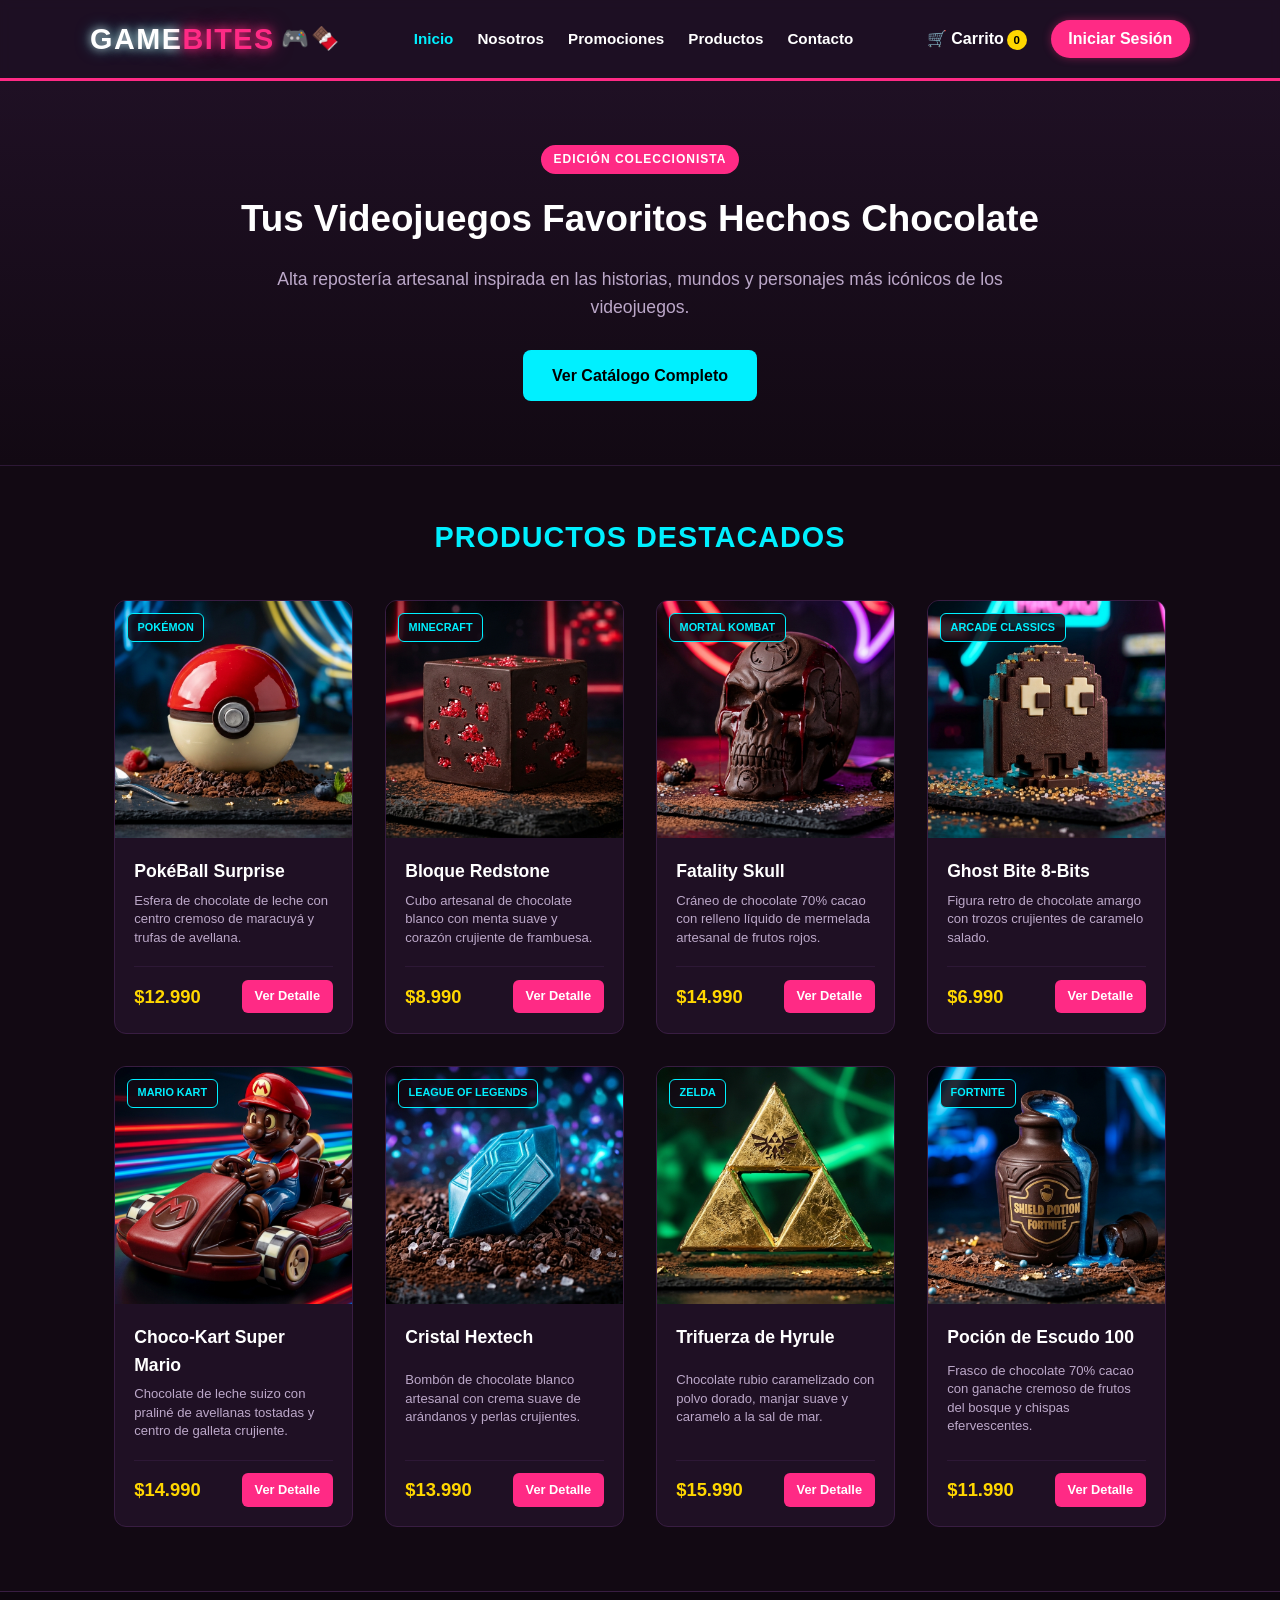
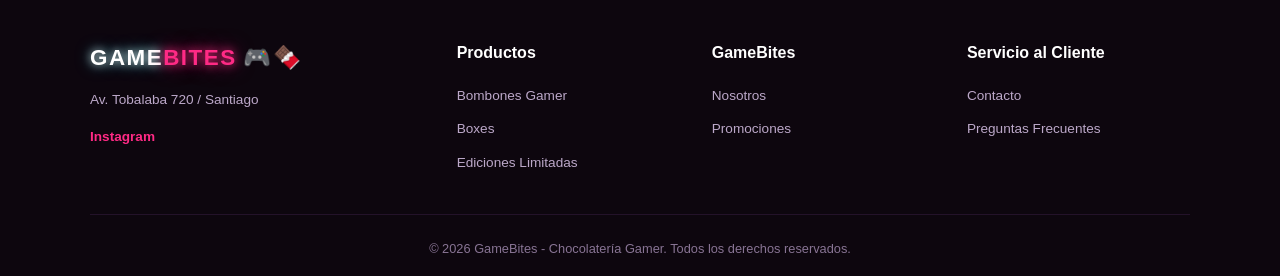
==== index.html @ 365aa389 "Se agregaron los reponsivos a los css" ====
<!DOCTYPE html>
<html lang="es">
<head>
  <meta charset="UTF-8">
  <meta name="viewport" content="width=device-width, initial-scale=1.0">
  <title>GameBites | Chocolates de Videojuegos</title>
  
  <!-- Hojas de estilo vinculadas -->
  <link rel="stylesheet" href="styles/global.css">
  <link rel="stylesheet" href="styles/header.css">
  <link rel="stylesheet" href="styles/caluga.css">
  <link rel="stylesheet" href="styles/pages.css">
</head>
<body>

  <!-- Encabezado con navegación -->
  <header>
    <nav>
      <!-- Logo en Texto Neón -->
      <section class="brand-section">
        <a href="index.html" class="logo">
          <span class="logo-game">GAME</span><span class="logo-bites">BITES</span><span class="logo-icon">🎮🍫</span>
        </a>
      </section>

      <!-- Enlaces de navegación -->
      <section class="nav-links-section">
        <a href="index.html" class="active">Inicio</a>
        <a href="pages/nosotros.html">Nosotros</a>
        <a href="pages/promociones.html">Promociones</a>
        <a href="pages/productos.html">Productos</a>
        <a href="pages/contacto.html">Contacto</a>
      </section>

      <!-- Acceso de usuario -->
      <section class="user-section">
        <a href="pages/carrito.html" class="cart-link">🛒 <span>Carrito</span><span class="cart-count">0</span></a>
        <a href="pages/login.html" class="btn-login">Iniciar Sesión</a>
      </section>
    </nav>
  </header>

  <!-- Banner Hero Principal -->
  <section class="hero-banner">
    <div class="hero-content">
      <span class="badge">Edición Coleccionista</span>
      <h1>Tus Videojuegos Favoritos Hechos Chocolate</h1>
      <p>Alta repostería artesanal inspirada en las historias, mundos y personajes más icónicos de los videojuegos.</p>
      <a href="pages/productos.html" class="btn-primary">Ver Catálogo Completo</a>
    </div>
  </section>

  <!-- Catálogo de Productos Completo (8 Calugas) -->
  <main class="main-container">
    <h2 class="section-title">Productos Destacados</h2>
    
    <div class="product-grid">
      
      <!-- Caluga 1: Pokémon -->
      <a href="pages/producto.html?id=1" class="caluga-card">
        <div class="card-badge">POKÉMON</div>
        <div class="card-img-wrapper">
          <img src="images/pokeball.jpg" alt="PokéBall Surprise" class="card-img">
        </div>
        <div class="card-content">
          <h3>PokéBall Surprise</h3>
          <p class="card-desc">Esfera de chocolate de leche con centro cremoso de maracuyá y trufas de avellana.</p>
          <div class="card-footer">
            <span class="price">$12.990</span>
            <span class="btn-buy">Ver Detalle</span>
          </div>
        </div>
      </a>

      <!-- Caluga 2: Minecraft -->
      <a href="pages/producto.html?id=2" class="caluga-card">
        <div class="card-badge">MINECRAFT</div>
        <div class="card-img-wrapper">
          <img src="images/redstone.jpg" alt="Bloque Redstone" class="card-img">
        </div>
        <div class="card-content">
          <h3>Bloque Redstone</h3>
          <p class="card-desc">Cubo artesanal de chocolate blanco con menta suave y corazón crujiente de frambuesa.</p>
          <div class="card-footer">
            <span class="price">$8.990</span>
            <span class="btn-buy">Ver Detalle</span>
          </div>
        </div>
      </a>

      <!-- Caluga 3: Mortal Kombat -->
      <a href="pages/producto.html?id=3" class="caluga-card">
        <div class="card-badge">MORTAL KOMBAT</div>
        <div class="card-img-wrapper">
          <img src="images/skull.jpg" alt="Fatality Skull" class="card-img">
        </div>
        <div class="card-content">
          <h3>Fatality Skull</h3>
          <p class="card-desc">Cráneo de chocolate 70% cacao con relleno líquido de mermelada artesanal de frutos rojos.</p>
          <div class="card-footer">
            <span class="price">$14.990</span>
            <span class="btn-buy">Ver Detalle</span>
          </div>
        </div>
      </a>

      <!-- Caluga 4: Arcade Classics -->
      <a href="pages/producto.html?id=4" class="caluga-card">
        <div class="card-badge">ARCADE CLASSICS</div>
        <div class="card-img-wrapper">
          <img src="images/ghost.jpg" alt="Ghost Bite 8-Bits" class="card-img">
        </div>
        <div class="card-content">
          <h3>Ghost Bite 8-Bits</h3>
          <p class="card-desc">Figura retro de chocolate amargo con trozos crujientes de caramelo salado.</p>
          <div class="card-footer">
            <span class="price">$6.990</span>
            <span class="btn-buy">Ver Detalle</span>
          </div>
        </div>
      </a>

      <!-- Caluga 5: Mario Kart -->
      <a href="pages/producto.html?id=5" class="caluga-card">
        <div class="card-badge">MARIO KART</div>
        <div class="card-img-wrapper">
          <img src="images/kart.jpg" alt="Choco-Kart Super Mario" class="card-img">
        </div>
        <div class="card-content">
          <h3>Choco-Kart Super Mario</h3>
          <p class="card-desc">Chocolate de leche suizo con praliné de avellanas tostadas y centro de galleta crujiente.</p>
          <div class="card-footer">
            <span class="price">$14.990</span>
            <span class="btn-buy">Ver Detalle</span>
          </div>
        </div>
      </a>

      <!-- Caluga 6: League of Legends -->
      <a href="pages/producto.html?id=6" class="caluga-card">
        <div class="card-badge">LEAGUE OF LEGENDS</div>
        <div class="card-img-wrapper">
          <img src="images/hextech.jpg" alt="Cristal Hextech" class="card-img">
        </div>
        <div class="card-content">
          <h3>Cristal Hextech</h3>
          <p class="card-desc">Bombón de chocolate blanco artesanal con crema suave de arándanos y perlas crujientes.</p>
          <div class="card-footer">
            <span class="price">$13.990</span>
            <span class="btn-buy">Ver Detalle</span>
          </div>
        </div>
      </a>

      <!-- Caluga 7: Zelda -->
      <a href="pages/producto.html?id=7" class="caluga-card">
        <div class="card-badge">ZELDA</div>
        <div class="card-img-wrapper">
          <img src="images/triforce.jpg" alt="Trifuerza de Hyrule" class="card-img">
        </div>
        <div class="card-content">
          <h3>Trifuerza de Hyrule</h3>
          <p class="card-desc">Chocolate rubio caramelizado con polvo dorado, manjar suave y caramelo a la sal de mar.</p>
          <div class="card-footer">
            <span class="price">$15.990</span>
            <span class="btn-buy">Ver Detalle</span>
          </div>
        </div>
      </a>

      <!-- Caluga 8: Fortnite -->
      <a href="pages/producto.html?id=8" class="caluga-card">
        <div class="card-badge">FORTNITE</div>
        <div class="card-img-wrapper">
          <img src="images/shield.jpg" alt="Poción de Escudo 100" class="card-img">
        </div>
        <div class="card-content">
          <h3>Poción de Escudo 100</h3>
          <p class="card-desc">Frasco de chocolate 70% cacao con ganache cremoso de frutos del bosque y chispas efervescentes.</p>
          <div class="card-footer">
            <span class="price">$11.990</span>
            <span class="btn-buy">Ver Detalle</span>
          </div>
        </div>
      </a>

    </div>
  </main>

  <!-- Pie de Página -->
  <footer class="main-footer">
    <div class="footer-container">
      
      <!-- Columna 1: Marca y Ubicación -->
      <div class="footer-col brand-col">
        <a href="index.html" class="logo logo-footer">
          <span class="logo-game">GAME</span><span class="logo-bites">BITES</span><span class="logo-icon">🎮🍫</span>
        </a>
        <p class="footer-address"> Av. Tobalaba 720 / Santiago</p>
        <div class="social-links">
          <a href="pages/contacto.html">Instagram</a>
        </div>
      </div>

      <!-- Columna 2: Productos -->
      <div class="footer-col">
        <h4>Productos</h4>
        <ul>
          <li><a href="pages/productos.html">Bombones Gamer</a></li>
          <li><a href="pages/productos.html">Boxes</a></li>
          <li><a href="pages/productos.html">Ediciones Limitadas</a></li>
        </ul>
      </div>

      <!-- Columna 3: Empresa -->
      <div class="footer-col">
        <h4>GameBites</h4>
        <ul>
          <li><a href="pages/nosotros.html">Nosotros</a></li>
          <li><a href="pages/promociones.html">Promociones</a></li>
        </ul>
      </div>

      <!-- Columna 4: Soporte -->
      <div class="footer-col">
        <h4>Servicio al Cliente</h4>
        <ul>
          <li><a href="pages/contacto.html">Contacto</a></li>
          <li><a href="pages/faq.html">Preguntas Frecuentes</a></li>
        </ul>
      </div>

    </div>

    <div class="footer-bottom">
      <p>&copy; 2026 GameBites - Chocolatería Gamer. Todos los derechos reservados.</p>
    </div>
  </footer>

<script src="scripts/script.js"></script>
</body>
</html>
---- styles/global.css ----
/* Variables Globales de Colores y Fuentes */
:root {
  --bg-dark: #120913;
  --card-bg: #1f1024;
  --neon-pink: #ff2a85;
  --neon-cyan: #00f0ff;
  --neon-gold: #ffd700;
  --text-main: #ffffff;
  --text-sub: #bca8c9;
  --font-title: 'Segoe UI', Tahoma, Geneva, Verdana, sans-serif;
  --font-body: Arial, Helvetica, sans-serif;
}

/* Reset Básico */
* {
  margin: 0;
  padding: 0;
  box-sizing: border-box;
}

body {
  background-color: var(--bg-dark);
  color: var(--text-main);
  font-family: var(--font-body);
  line-height: 1.6;
}

/* Banner Hero (Portada Principal) */
.hero-banner {
  background: linear-gradient(180deg, #1f1024 0%, #120913 100%);
  padding: 4rem 1.5rem;
  text-align: center;
  border-bottom: 1px solid #2d1836;
}

.hero-content {
  max-width: 800px;
  margin: 0 auto;
}

.badge {
  display: inline-block;
  background: var(--neon-pink);
  color: #ffffff;
  font-size: 0.75rem;
  font-weight: 700;
  padding: 0.3rem 0.8rem;
  border-radius: 20px;
  text-transform: uppercase;
  letter-spacing: 1px;
  margin-bottom: 1rem;
}

.hero-banner h1 {
  font-family: var(--font-title);
  font-size: 2.3rem;
  color: #ffffff;
  margin-bottom: 1rem;
}

.hero-banner p {
  color: var(--text-sub);
  font-size: 1.1rem;
  margin-bottom: 1.8rem;
}

.btn-primary {
  display: inline-block;
  background: var(--neon-cyan);
  color: #000000;
  font-weight: 700;
  padding: 0.8rem 1.8rem;
  border-radius: 8px;
  text-decoration: none;
  transition: transform 0.2s, box-shadow 0.2s;
}

.btn-primary:hover {
  transform: translateY(-2px);
  box-shadow: 0 0 15px rgba(0, 240, 255, 0.5);
}

/* Contenedor Principal de Secciones */
.main-container {
  max-width: 1100px;
  margin: 3rem auto;
  padding: 0 1.5rem;
}

.section-title {
  font-family: var(--font-title);
  font-size: 1.8rem;
  color: var(--neon-cyan);
  text-align: center;
  margin-bottom: 2.5rem;
  text-transform: uppercase;
  letter-spacing: 1px;
}

/* Pie de Página por Columnas */
.main-footer {
  background: #0d060e;
  border-top: 1px solid #381d42;
  padding: 3rem 1.5rem 1rem 1.5rem;
  margin-top: 4rem;
}

.footer-container {
  max-width: 1100px;
  margin: 0 auto;
  display: grid;
  grid-template-columns: 1.5fr repeat(3, 1fr);
  gap: 2rem;
}

.footer-logo {
  height: 40px;
  margin-bottom: 0.8rem;
  object-fit: contain;
}

.footer-address {
  color: var(--text-sub);
  font-size: 0.85rem;
  margin-bottom: 1rem;
}

.social-links {
  display: flex;
  gap: 1rem;
}

.social-links a {
  color: var(--neon-pink);
  text-decoration: none;
  font-size: 0.85rem;
  font-weight: 600;
}

.footer-col h4 {
  color: #ffffff;
  font-family: var(--font-title);
  font-size: 1rem;
  margin-bottom: 1rem;
}

.footer-col ul {
  list-style: none;
}

.footer-col ul li {
  margin-bottom: 0.5rem;
}

.footer-col ul li a {
  color: var(--text-sub);
  text-decoration: none;
  font-size: 0.85rem;
  transition: color 0.2s;
}

.footer-col ul li a:hover {
  color: var(--neon-cyan);
}

.footer-bottom {
  max-width: 1100px;
  margin: 2rem auto 0 auto;
  padding-top: 1.5rem;
  border-top: 1px solid #231229;
  text-align: center;
  color: #887494;
  font-size: 0.8rem;
}

/* Responsivo
@media (max-width: 768px) {
  .footer-container {
    grid-template-columns: 1fr;
    text-align: center;
  }
  .social-links {
    justify-content: center;
  }
}
/* Tablets y Celulares (<= 768px) */
@media (max-width: 768px) {
  /* Hero Banner */
  .hero-banner {
    padding: 2.5rem 1rem;
  }

  .hero-banner h1 {
    font-size: 1.7rem;
  }

  .hero-banner p {
    font-size: 0.95rem;
    margin-bottom: 1.4rem;
  }

  /* Contenedores de Secciones */
  .main-container {
    margin: 2rem auto;
    padding: 0 1rem;
  }

  .section-title {
    font-size: 1.4rem;
    margin-bottom: 1.8rem;
  }

  /* Pie de Página */
  .footer-container {
    grid-template-columns: 1fr;
    text-align: center;
    gap: 1.5rem;
  }

  .social-links {
    justify-content: center;
  }
}

/* Pantallas Pequeñas (<= 480px) */
@media (max-width: 480px) {
  .hero-banner h1 {
    font-size: 1.4rem;
  }

  .btn-primary {
    display: block;
    width: 100%; /* Botón a ancho completo para facilitar el toque táctil */
    padding: 0.7rem 1rem;
  }
}

/* Pantallas Micro (<= 320px / 240px) */
@media (max-width: 320px) {
  /* Evita que texto largo o enlaces rompan la pantalla */
  body {
    word-wrap: break-word;
    overflow-wrap: break-word;
  }

  /* Reducción extrema de márgenes laterales */
  .hero-banner,
  .main-container,
  .main-footer {
    padding-left: 0.5rem;
    padding-right: 0.5rem;
  }

  /* Tipografía micro-escalada */
  .hero-banner h1 {
    font-size: 1.1rem;
  }

  .section-title {
    font-size: 1.1rem;
  }

  .hero-banner p {
    font-size: 0.85rem;
  }

  /* Botones adaptados a pantalla angosta */
  .btn-primary {
    font-size: 0.8rem;
    padding: 0.6rem 0.5rem;
    width: 100%;
  }
}
---- styles/header.css ----
/* Header Principal */
header {
  background: rgba(31, 16, 36, 0.95);
  border-bottom: 3px solid var(--neon-pink);
  padding: 1rem 2rem;
  position: sticky;
  top: 0;
  z-index: 1000;
  backdrop-filter: blur(5px);
}

header nav {
  max-width: 1100px;
  margin: 0 auto;
  display: flex;
  justify-content: space-between;
  align-items: center;
  flex-wrap: wrap;
}

header nav section {
  display: flex;
  align-items: center;
  gap: 1.5rem;
}

/* Logo Tipográfico Neón */
.logo {
  font-family: var(--font-title);
  font-size: 1.8rem;
  font-weight: 800;
  text-decoration: none !important;
  display: inline-flex;
  align-items: center;
  letter-spacing: 1.5px;
}

/* Letras de GAME (Blanco Brillante) */
.logo-game {
  color: #ffffff !important;
  text-shadow: 0 0 8px rgba(255, 255, 255, 0.8), 0 0 15px rgba(0, 240, 255, 0.5);
}

/* Letras de BITES (Rosa Neón Brilante) */
.logo-bites {
  color: var(--neon-pink) !important;
  text-shadow: 0 0 10px rgba(255, 42, 133, 0.9), 0 0 20px rgba(255, 42, 133, 0.6);
}

/* Emojis */
.logo-icon {
  font-size: 1.4rem;
  margin-left: 0.4rem;
}

/* Logo Footer */
.logo-footer {
  font-size: 1.4rem;
  margin-bottom: 0.8rem;
}

/* Enlaces de Navegación */
.nav-links-section a {
  color: var(--text-main);
  text-decoration: none;
  font-weight: 600;
  font-size: 0.95rem;
  transition: color 0.2s;
}

.nav-links-section a:hover,
.nav-links-section a.active {
  color: var(--neon-cyan);
}

.btn-login {
  background: var(--neon-pink);
  color: #ffffff !important;
  padding: 0.4rem 1.1rem;
  border-radius: 20px;
  box-shadow: 0 0 8px rgba(255, 42, 133, 0.4);
  text-decoration: none;
  font-weight: 600;
}

@media (max-width: 768px) {
  header nav {
    flex-direction: column;
    gap: 1rem;
  }
  header nav section {
    flex-wrap: wrap;
    justify-content: center;
  }
}

/*RESPONSIV0*/

/* Tablets y Celulares (<= 768px) */
@media (max-width: 768px) {
  header {
    padding: 0.8rem 1rem;
  }

  header nav {
    flex-direction: column;
    gap: 0.8rem;
  }

  header nav section {
    gap: 1rem;
    flex-wrap: wrap;
    justify-content: center;
  }

  .logo {
    font-size: 1.5rem;
  }

  .nav-links-section a {
    font-size: 0.85rem;
  }
}

/* Pantallas Pequeñas (<= 480px) */
@media (max-width: 480px) {
  header nav section {
    gap: 0.6rem;
  }

  .logo {
    font-size: 1.3rem;
  }

  .btn-login {
    padding: 0.3rem 0.8rem;
    font-size: 0.8rem;
  }
}

/* Pantallas Micro (<= 320px / 240px) */
@media (max-width: 320px) {
  header {
    padding: 0.5rem 0.2rem;
  }

  .logo {
    font-size: 0.95rem;
    letter-spacing: 0.5px;
  }

  .logo-icon {
    font-size: 0.9rem;
  }

  .nav-links-section {
    gap: 0.3rem 0.5rem;
  }

  .nav-links-section a {
    font-size: 0.72rem;
  }

  .btn-login {
    font-size: 0.72rem;
    padding: 0.28rem 0.5rem;
  }
}
---- styles/caluga.css ----
/* Grilla Responsiva de Productos */
.product-grid {
  display: grid;
  grid-template-columns: repeat(auto-fit, minmax(230px, 1fr));
  gap: 2rem;
}

/* Tarjeta Cuadrada Interactivas */
.caluga-card {
  background: var(--card-bg);
  border: 1px solid #381d42;
  border-radius: 12px;
  overflow: hidden;
  text-decoration: none;
  color: var(--text-main);
  display: flex;
  flex-direction: column;
  position: relative;
  transition: transform 0.3s ease, border-color 0.3s ease, box-shadow 0.3s ease;
}

/* Efecto al pasar el mouse por la tarjeta */
.caluga-card:hover {
  transform: translateY(-8px);
  border-color: var(--neon-pink);
  box-shadow: 0 10px 20px rgba(255, 42, 133, 0.25);
}

/* Etiqueta flotante del Videojuego */
.card-badge {
  position: absolute;
  top: 12px;
  left: 12px;
  background: rgba(18, 9, 19, 0.85);
  color: var(--neon-cyan);
  font-size: 0.68rem;
  font-weight: 700;
  padding: 0.3rem 0.6rem;
  border-radius: 6px;
  border: 1px solid var(--neon-cyan);
  z-index: 2;
  text-transform: uppercase;
}

/* Marco de la Imagen (Cuadrado) */
.card-img-wrapper {
  width: 100%;
  aspect-ratio: 1 / 1;
  background: #120913;
  overflow: hidden;
  display: flex;
  align-items: center;
  justify-content: center;
}

.card-img {
  width: 100%;
  height: 100%;
  object-fit: cover;
  transition: transform 0.4s ease;
}

.caluga-card:hover .card-img {
  transform: scale(1.08);
}

/* Información del producto dentro de la tarjeta */
.card-content {
  padding: 1.2rem;
  display: flex;
  flex-direction: column;
  flex-grow: 1;
  justify-content: space-between;
}

.card-content h3 {
  font-family: var(--font-title);
  font-size: 1.1rem;
  color: #ffffff;
  margin-bottom: 0.4rem;
}

.card-desc {
  color: var(--text-sub);
  font-size: 0.82rem;
  line-height: 1.4;
  margin-bottom: 1.2rem;
}

/* Pie de la tarjeta (Precio y Botón) */
.card-footer {
  display: flex;
  align-items: center;
  justify-content: space-between;
  border-top: 1px solid #2d1836;
  padding-top: 0.8rem;
}

.price {
  font-size: 1.15rem;
  font-weight: 700;
  color: var(--neon-gold);
}

.btn-buy {
  background: var(--neon-pink);
  color: #ffffff;
  font-size: 0.8rem;
  font-weight: 600;
  padding: 0.4rem 0.8rem;
  border-radius: 6px;
  transition: background 0.2s ease, color 0.2s ease;
}

.caluga-card:hover .btn-buy {
  background: var(--neon-cyan);
  color: #000000;
}

/* Tablets y Celulares (<= 768px) */
@media (max-width: 768px) {
  .product-grid {
    gap: 1.2rem;
  }

  .card-content {
    padding: 1rem;
  }

  .card-content h3 {
    font-size: 1rem;
  }

  .card-desc {
    font-size: 0.8rem;
    margin-bottom: 0.8rem;
  }
}

/* Pantallas Pequeñas (<= 480px) */
@media (max-width: 480px) {
  .product-grid {
    grid-template-columns: 1fr; /* Una sola columna vertical */
  }
}

/* Pantallas Micro (<= 320px / 240px) */
@media (max-width: 320px) {
  .product-grid {
    gap: 0.8rem;
  }

  .caluga-card {
    border-radius: 8px;
  }

  .card-badge {
    font-size: 0.55rem;
    padding: 0.2rem 0.4rem;
    top: 6px;
    left: 6px;
  }

  .card-content {
    padding: 0.6rem;
  }

  .card-content h3 {
    font-size: 0.88rem;
  }

  .card-desc {
    font-size: 0.72rem;
    line-height: 1.2;
    margin-bottom: 0.6rem;
  }

  .card-footer {
    padding-top: 0.5rem;
  }

  .price {
    font-size: 0.95rem;
  }

  .btn-buy {
    font-size: 0.7rem;
    padding: 0.3rem 0.5rem;
  }
}
---- styles/pages.css ----
.page-hero{
    padding:3rem 1.5rem;
    text-align:center;
    background:linear-gradient(180deg,#1f1024,#120913);
    border-bottom:1px solid #2d1836
}
.page-hero h1{font-size:2.2rem;
    margin-bottom:.7rem
}
.page-hero p{
    color:var(--text-sub)
}
.content-card{background:var(--card-bg);
    border:1px solid #381d42;
    border-radius:14px;
    padding:2rem;
    margin-bottom:1.5rem
}
.cart-link{color:#fff;
    text-decoration:none;
    font-weight:600;
    position:relative}
.cart-link:hover{
    color:var(--neon-cyan)
}
.cart-count{
    display:inline-flex;
    align-items:center;
    justify-content:center;
    background:var(--neon-gold);
    color:#000;
    border-radius:50%;
    min-width:20px;height:20px;
    font-size:.72rem;
    margin-left:3px
}
.reveal{
    opacity:0;
    transform:translateY(20px);
    transition:opacity .5s ease,transform .5s ease
}
.reveal.visible{
    opacity:1;
    transform:none
}
.toast{
    position:fixed;
    right:20px;bottom:20px;
    background:#1f1024;
    border:1px solid var(--neon-cyan);
    color:#fff;
    padding:1rem 1.3rem;
    border-radius:10px;
    z-index:3000;
    transform:translateY(100px);
    opacity:0;
    transition:.3s
}
.toast.show{
    transform:none;opacity:1
}
.detail-layout{
    display:grid;
    grid-template-columns:1fr 1fr;
    gap:3rem;
    align-items:center
}
.detail-image{
    border-radius:15px;
    overflow:hidden;
    border:1px solid #381d42
}
.detail-image img{
    width:100%;
    display:block
}
.detail-info h1{
    font-size:2.2rem;
    margin:1rem 0}
.detail-info p{
    color:var(--text-sub);
    line-height:1.8
}
.detail-price{
    font-size:1.8rem;
    color:var(--neon-gold);
    font-weight:700;
    margin:1.5rem 0
}
.back-link{
    display:block;
    color:var(--neon-cyan);
    margin-top:1.3rem;
    text-decoration:none
}
.card-badge.static{
    position:static;
    display:inline-block
}
.cart-list{
    display:flex;
    flex-direction:column;
    gap:1rem
}
.cart-item{
    display:grid;
    grid-template-columns:80px 1fr auto auto auto;
    gap:1rem;align-items:center;
    background:var(--card-bg);
    border:1px solid #381d42;
    padding:1rem;border-radius:12px
}
.cart-item img{
    width:80px;
    height:80px;
    object-fit:cover;
    border-radius：8px
}
.cart-item-info span{
    color:var(--text-sub);
}
.quantity{
    display:flex;
    align-items:center;
    gap:.7rem}
.quantity button{
        width:30px;
        height:30px;
        border:1px solid var(--neon-cyan);
        background:transparent;
        color:#fff;
        border-radius:6px;
        cursor:pointer
    }
.remove{
        background:none;
        border:0;
        color:#ff6b9f;
        cursor:pointer
    }
.cart-summary{
        text-align:right;
        margin-top:1.5rem
    }
.cart-total{
        font-size:1.5rem;
        font-weight:700;
        color:var(--neon-gold)
    
    }
.form-grid{
    display:grid;
    gap:1rem;
    max-width:650px;
    margin:auto}
.form-grid label{
    font-weight:600
}
.form-grid input, .form-grid textarea{
    width:100%;
    padding:.7rem;
    border-radius:8px;
    border:1px solid #381d42;
    background:var(--card-bg);
    color:#fff
}
.form-grid textarea{
    resize:vertical;
    min-height:100px
}

button.btn-primary{
    border:0;
    cursor:pointer;
    font:inherit
}
.cart-item strong{
    color:var(--neon-gold)
}


/* Tablets y Celulares (<= 768px) */
@media (max-width: 768px) {
  /* Detalle de Producto: pasa de 2 columnas a 1 columna vertical */
  .product-detail-container {
    grid-template-columns: 1fr;
    gap: 1.5rem;
  }

  .product-detail-img {
    max-height: 350px;
    object-fit: cover;
  }

  /* Formularios (Contacto y Login) */
  .form-container {
    padding: 1.5rem;
    max-width: 100%;
  }
}

/* Pantallas Pequeñas (<= 480px) */
@media (max-width: 480px) {
  .product-detail-title {
    font-size: 1.4rem;
  }

  .form-group input,
  .form-group textarea,
  .form-group select {
    font-size: 0.9rem;
    padding: 0.6rem;
  }

  .btn-submit {
    width: 100%; /* Botón de envío a ancho completo */
    padding: 0.7rem;
  }
}

/* Pantallas Micro (<= 320px / 240px) */
@media (max-width: 320px) {
  .product-detail-container,
  .form-container {
    padding: 0.5rem;
  }

  .product-detail-title {
    font-size: 1.1rem;
  }

  .product-detail-price {
    font-size: 1.2rem;
  }

  .form-group label {
    font-size: 0.75rem;
  }

  .form-group input,
  .form-group textarea {
    font-size: 0.75rem;
    padding: 0.4rem;
  }

  .btn-submit {
    font-size: 0.75rem;
    padding: 0.5rem;
  }
}
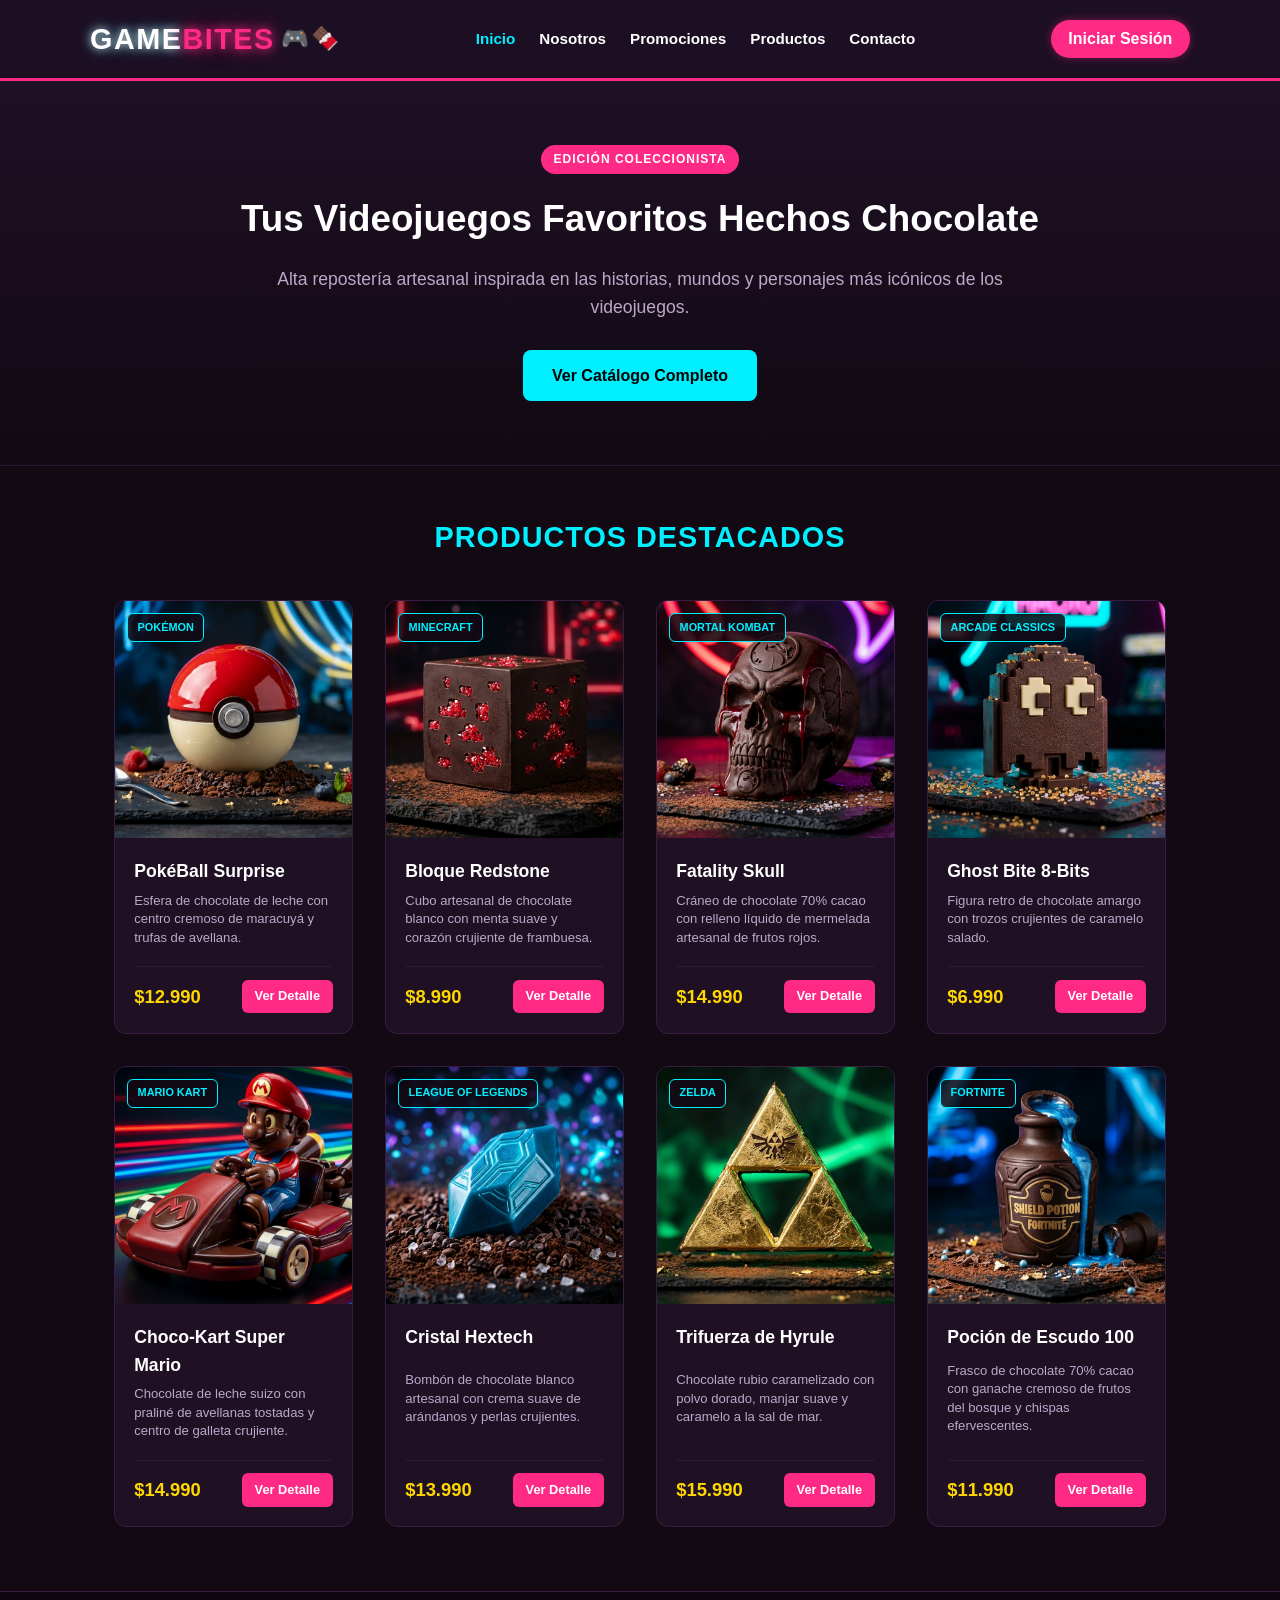
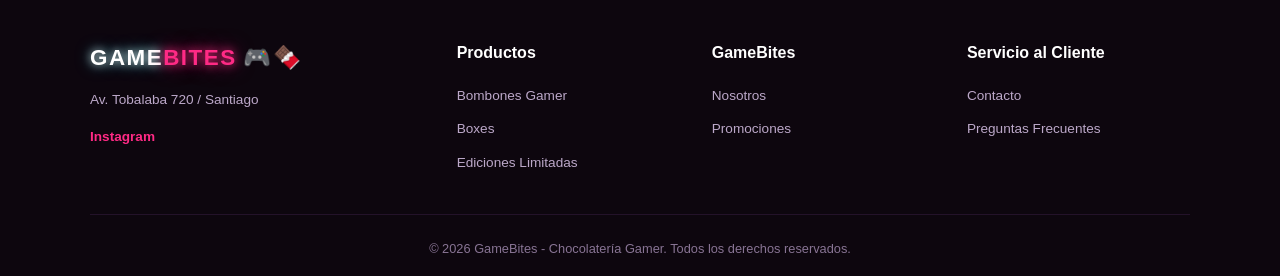
==== commit 4d33ba4f: "actualizaciónes importantes" ====
--- a/index.html
+++ b/index.html
@@ -9,7 +9,6 @@
   <link rel="stylesheet" href="styles/global.css">
   <link rel="stylesheet" href="styles/header.css">
   <link rel="stylesheet" href="styles/caluga.css">
-  <link rel="stylesheet" href="styles/pages.css">
 </head>
 <body>
 
@@ -34,7 +33,6 @@
 
       <!-- Acceso de usuario -->
       <section class="user-section">
-        <a href="pages/carrito.html" class="cart-link">🛒 <span>Carrito</span><span class="cart-count">0</span></a>
         <a href="pages/login.html" class="btn-login">Iniciar Sesión</a>
       </section>
     </nav>
@@ -198,7 +196,7 @@
         </a>
         <p class="footer-address"> Av. Tobalaba 720 / Santiago</p>
         <div class="social-links">
-          <a href="pages/contacto.html">Instagram</a>
+          <a href="#">Instagram</a>
         </div>
       </div>
 
@@ -226,7 +224,7 @@
         <h4>Servicio al Cliente</h4>
         <ul>
           <li><a href="pages/contacto.html">Contacto</a></li>
-          <li><a href="pages/faq.html">Preguntas Frecuentes</a></li>
+          <li><a href="#">Preguntas Frecuentes</a></li>
         </ul>
       </div>
 
@@ -237,6 +235,5 @@
     </div>
   </footer>
 
-<script src="scripts/script.js"></script>
 </body>
 </html>
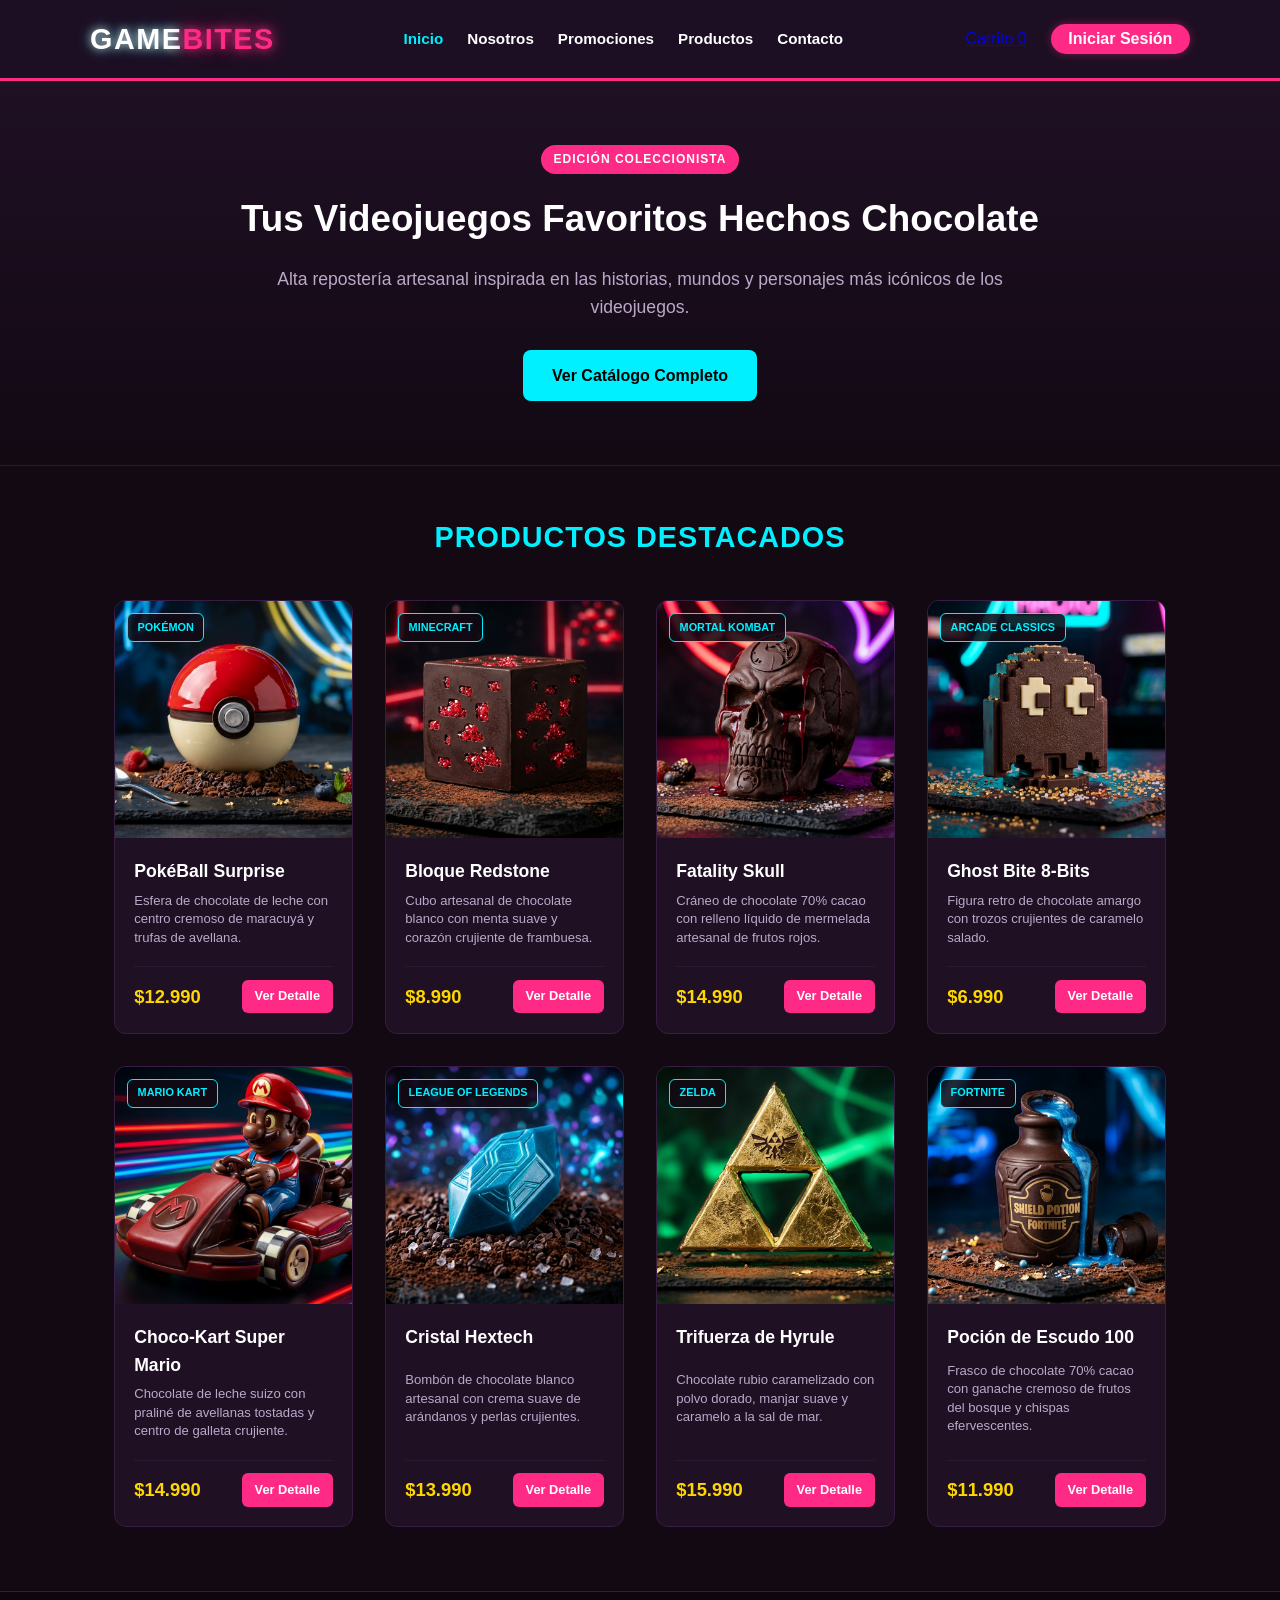
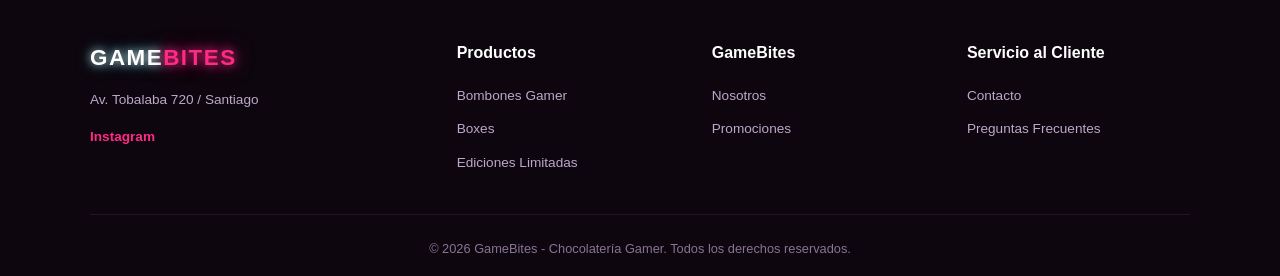
==== commit 7ee22eb3: "cambios finales presentacion final" ====
--- a/index.html
+++ b/index.html
@@ -5,24 +5,26 @@
   <meta name="viewport" content="width=device-width, initial-scale=1.0">
   <title>GameBites | Chocolates de Videojuegos</title>
   
-  <!-- Hojas de estilo vinculadas -->
+  
   <link rel="stylesheet" href="styles/global.css">
   <link rel="stylesheet" href="styles/header.css">
   <link rel="stylesheet" href="styles/caluga.css">
 </head>
 <body>
 
-  <!-- Encabezado con navegación -->
+  
   <header>
     <nav>
-      <!-- Logo en Texto Neón -->
+      
       <section class="brand-section">
         <a href="index.html" class="logo">
-          <span class="logo-game">GAME</span><span class="logo-bites">BITES</span><span class="logo-icon">🎮🍫</span>
+          <span class="logo-game">GAME</span><span class="logo-bites">BITES</span><span class="logo-icon"></span>
         </a>
       </section>
 
-      <!-- Enlaces de navegación -->
+      <button class="menu-toggle" id="menu-toggle" type="button" aria-label="Abrir menú" aria-expanded="false"></button>
+
+      
       <section class="nav-links-section">
         <a href="index.html" class="active">Inicio</a>
         <a href="pages/nosotros.html">Nosotros</a>
@@ -31,14 +33,15 @@
         <a href="pages/contacto.html">Contacto</a>
       </section>
 
-      <!-- Acceso de usuario -->
+      
       <section class="user-section">
-        <a href="pages/login.html" class="btn-login">Iniciar Sesión</a>
+        <a href="pages/carrito.html" class="cart-link"> <span>Carrito</span> <span class="cart-count">0</span></a>
+        <div id="user-nav-container"></div>
       </section>
     </nav>
   </header>
 
-  <!-- Banner Hero Principal -->
+  
   <section class="hero-banner">
     <div class="hero-content">
       <span class="badge">Edición Coleccionista</span>
@@ -48,13 +51,13 @@
     </div>
   </section>
 
-  <!-- Catálogo de Productos Completo (8 Calugas) -->
+  
   <main class="main-container">
     <h2 class="section-title">Productos Destacados</h2>
     
     <div class="product-grid">
       
-      <!-- Caluga 1: Pokémon -->
+      
       <a href="pages/producto.html?id=1" class="caluga-card">
         <div class="card-badge">POKÉMON</div>
         <div class="card-img-wrapper">
@@ -70,7 +73,7 @@
         </div>
       </a>
 
-      <!-- Caluga 2: Minecraft -->
+      
       <a href="pages/producto.html?id=2" class="caluga-card">
         <div class="card-badge">MINECRAFT</div>
         <div class="card-img-wrapper">
@@ -86,7 +89,7 @@
         </div>
       </a>
 
-      <!-- Caluga 3: Mortal Kombat -->
+      
       <a href="pages/producto.html?id=3" class="caluga-card">
         <div class="card-badge">MORTAL KOMBAT</div>
         <div class="card-img-wrapper">
@@ -102,7 +105,7 @@
         </div>
       </a>
 
-      <!-- Caluga 4: Arcade Classics -->
+      
       <a href="pages/producto.html?id=4" class="caluga-card">
         <div class="card-badge">ARCADE CLASSICS</div>
         <div class="card-img-wrapper">
@@ -118,7 +121,7 @@
         </div>
       </a>
 
-      <!-- Caluga 5: Mario Kart -->
+      
       <a href="pages/producto.html?id=5" class="caluga-card">
         <div class="card-badge">MARIO KART</div>
         <div class="card-img-wrapper">
@@ -134,7 +137,7 @@
         </div>
       </a>
 
-      <!-- Caluga 6: League of Legends -->
+      
       <a href="pages/producto.html?id=6" class="caluga-card">
         <div class="card-badge">LEAGUE OF LEGENDS</div>
         <div class="card-img-wrapper">
@@ -150,7 +153,7 @@
         </div>
       </a>
 
-      <!-- Caluga 7: Zelda -->
+      
       <a href="pages/producto.html?id=7" class="caluga-card">
         <div class="card-badge">ZELDA</div>
         <div class="card-img-wrapper">
@@ -166,7 +169,7 @@
         </div>
       </a>
 
-      <!-- Caluga 8: Fortnite -->
+      
       <a href="pages/producto.html?id=8" class="caluga-card">
         <div class="card-badge">FORTNITE</div>
         <div class="card-img-wrapper">
@@ -185,14 +188,14 @@
     </div>
   </main>
 
-  <!-- Pie de Página -->
+  
   <footer class="main-footer">
     <div class="footer-container">
       
-      <!-- Columna 1: Marca y Ubicación -->
+      
       <div class="footer-col brand-col">
         <a href="index.html" class="logo logo-footer">
-          <span class="logo-game">GAME</span><span class="logo-bites">BITES</span><span class="logo-icon">🎮🍫</span>
+          <span class="logo-game">GAME</span><span class="logo-bites">BITES</span><span class="logo-icon"></span>
         </a>
         <p class="footer-address"> Av. Tobalaba 720 / Santiago</p>
         <div class="social-links">
@@ -200,7 +203,7 @@
         </div>
       </div>
 
-      <!-- Columna 2: Productos -->
+      
       <div class="footer-col">
         <h4>Productos</h4>
         <ul>
@@ -210,7 +213,7 @@
         </ul>
       </div>
 
-      <!-- Columna 3: Empresa -->
+      
       <div class="footer-col">
         <h4>GameBites</h4>
         <ul>
@@ -219,7 +222,7 @@
         </ul>
       </div>
 
-      <!-- Columna 4: Soporte -->
+      
       <div class="footer-col">
         <h4>Servicio al Cliente</h4>
         <ul>
@@ -235,5 +238,6 @@
     </div>
   </footer>
 
+<script src="scripts/script.js"></script>
 </body>
 </html>
--- a/styles/global.css
+++ b/styles/global.css
@@ -1,4 +1,3 @@
-/* Variables Globales de Colores y Fuentes */
 :root {
   --bg-dark: #120913;
   --card-bg: #1f1024;
@@ -11,7 +10,7 @@
   --font-body: Arial, Helvetica, sans-serif;
 }
 
-/* Reset Básico */
+
 * {
   margin: 0;
   padding: 0;
@@ -25,7 +24,7 @@
   line-height: 1.6;
 }
 
-/* Banner Hero (Portada Principal) */
+
 .hero-banner {
   background: linear-gradient(180deg, #1f1024 0%, #120913 100%);
   padding: 4rem 1.5rem;
@@ -80,7 +79,7 @@
   box-shadow: 0 0 15px rgba(0, 240, 255, 0.5);
 }
 
-/* Contenedor Principal de Secciones */
+
 .main-container {
   max-width: 1100px;
   margin: 3rem auto;
@@ -97,7 +96,7 @@
   letter-spacing: 1px;
 }
 
-/* Pie de Página por Columnas */
+
 .main-footer {
   background: #0d060e;
   border-top: 1px solid #381d42;
@@ -173,19 +172,19 @@
   font-size: 0.8rem;
 }
 
-/* Responsivo
+
+
+
+
+
+
+
+
+
+
+
 @media (max-width: 768px) {
-  .footer-container {
-    grid-template-columns: 1fr;
-    text-align: center;
-  }
-  .social-links {
-    justify-content: center;
-  }
-}
-/* Tablets y Celulares (<= 768px) */
-@media (max-width: 768px) {
-  /* Hero Banner */
+  
   .hero-banner {
     padding: 2.5rem 1rem;
   }
@@ -199,7 +198,7 @@
     margin-bottom: 1.4rem;
   }
 
-  /* Contenedores de Secciones */
+  
   .main-container {
     margin: 2rem auto;
     padding: 0 1rem;
@@ -210,7 +209,7 @@
     margin-bottom: 1.8rem;
   }
 
-  /* Pie de Página */
+  
   .footer-container {
     grid-template-columns: 1fr;
     text-align: center;
@@ -222,7 +221,7 @@
   }
 }
 
-/* Pantallas Pequeñas (<= 480px) */
+
 @media (max-width: 480px) {
   .hero-banner h1 {
     font-size: 1.4rem;
@@ -230,20 +229,20 @@
 
   .btn-primary {
     display: block;
-    width: 100%; /* Botón a ancho completo para facilitar el toque táctil */
+    width: 100%; 
     padding: 0.7rem 1rem;
   }
 }
 
-/* Pantallas Micro (<= 320px / 240px) */
+
 @media (max-width: 320px) {
-  /* Evita que texto largo o enlaces rompan la pantalla */
+  
   body {
     word-wrap: break-word;
     overflow-wrap: break-word;
   }
 
-  /* Reducción extrema de márgenes laterales */
+  
   .hero-banner,
   .main-container,
   .main-footer {
@@ -251,7 +250,7 @@
     padding-right: 0.5rem;
   }
 
-  /* Tipografía micro-escalada */
+  
   .hero-banner h1 {
     font-size: 1.1rem;
   }
@@ -264,7 +263,7 @@
     font-size: 0.85rem;
   }
 
-  /* Botones adaptados a pantalla angosta */
+  
   .btn-primary {
     font-size: 0.8rem;
     padding: 0.6rem 0.5rem;
--- a/styles/header.css
+++ b/styles/header.css
@@ -1,4 +1,4 @@
-/* Header Principal */
+
 header {
   background: rgba(31, 16, 36, 0.95);
   border-bottom: 3px solid var(--neon-pink);
@@ -24,7 +24,7 @@
   gap: 1.5rem;
 }
 
-/* Logo Tipográfico Neón */
+
 .logo {
   font-family: var(--font-title);
   font-size: 1.8rem;
@@ -35,31 +35,31 @@
   letter-spacing: 1.5px;
 }
 
-/* Letras de GAME (Blanco Brillante) */
+
 .logo-game {
   color: #ffffff !important;
   text-shadow: 0 0 8px rgba(255, 255, 255, 0.8), 0 0 15px rgba(0, 240, 255, 0.5);
 }
 
-/* Letras de BITES (Rosa Neón Brilante) */
+
 .logo-bites {
   color: var(--neon-pink) !important;
   text-shadow: 0 0 10px rgba(255, 42, 133, 0.9), 0 0 20px rgba(255, 42, 133, 0.6);
 }
 
-/* Emojis */
+
 .logo-icon {
   font-size: 1.4rem;
   margin-left: 0.4rem;
 }
 
-/* Logo Footer */
+
 .logo-footer {
   font-size: 1.4rem;
   margin-bottom: 0.8rem;
 }
 
-/* Enlaces de Navegación */
+
 .nav-links-section a {
   color: var(--text-main);
   text-decoration: none;
@@ -94,9 +94,9 @@
   }
 }
 
-/*RESPONSIV0*/
-
-/* Tablets y Celulares (<= 768px) */
+
+
+
 @media (max-width: 768px) {
   header {
     padding: 0.8rem 1rem;
@@ -122,7 +122,7 @@
   }
 }
 
-/* Pantallas Pequeñas (<= 480px) */
+
 @media (max-width: 480px) {
   header nav section {
     gap: 0.6rem;
@@ -138,7 +138,7 @@
   }
 }
 
-/* Pantallas Micro (<= 320px / 240px) */
+
 @media (max-width: 320px) {
   header {
     padding: 0.5rem 0.2rem;
@@ -165,4 +165,171 @@
     font-size: 0.72rem;
     padding: 0.28rem 0.5rem;
   }
-}+}
+
+
+.menu-toggle {
+  display: none;
+  border: 1px solid rgba(0, 242, 254, 0.5);
+  background: rgba(0, 242, 254, 0.08);
+  color: var(--neon-cyan);
+  width: 42px;
+  height: 38px;
+  border-radius: 8px;
+  cursor: pointer;
+  font-size: 1.35rem;
+  line-height: 1;
+  transition: all 0.2s ease;
+}
+
+.menu-toggle:hover,
+.menu-toggle.active {
+  background: var(--neon-cyan);
+  color: #08060d;
+  box-shadow: 0 0 12px rgba(0, 242, 254, 0.35);
+}
+
+.user-name-btn {
+  display: inline-flex;
+  align-items: center;
+  gap: 5px;
+  padding: 0.4rem 0.9rem;
+  border-radius: 20px;
+  text-decoration: none;
+  font-weight: 700;
+  font-size: 0.85rem;
+  transition: transform 0.2s ease, box-shadow 0.2s ease;
+}
+
+.user-name-btn:hover {
+  transform: translateY(-1px);
+}
+
+.user-name-btn.client {
+  background: var(--neon-pink);
+  color: #fff !important;
+  box-shadow: 0 0 8px rgba(255, 42, 133, 0.4);
+}
+
+.user-name-btn.admin {
+  background: #00FFFF;
+  color: #000 !important;
+  box-shadow: 0 0 10px rgba(0, 255, 255, 0.4);
+}
+
+@media (max-width: 768px) {
+  header nav {
+    position: relative;
+    flex-direction: row;
+    flex-wrap: wrap;
+    gap: 0.6rem;
+  }
+
+  header nav section {
+    gap: 0.6rem;
+  }
+
+  .brand-section {
+    margin-right: auto;
+  }
+
+  .menu-toggle {
+    display: inline-flex;
+    align-items: center;
+    justify-content: center;
+    order: 2;
+  }
+
+  .user-section {
+    order: 3;
+    margin-left: auto;
+  }
+
+  .nav-links-section {
+    order: 4;
+    display: none !important;
+    width: 100%;
+    flex-direction: column !important;
+    align-items: stretch !important;
+    gap: 0 !important;
+    padding: 0.45rem 0;
+    background: rgba(11, 8, 19, 0.98);
+    border: 1px solid rgba(0, 242, 254, 0.25);
+    border-radius: 10px;
+  }
+
+  .nav-links-section.menu-open {
+    display: flex !important;
+  }
+
+  .nav-links-section a {
+    display: block;
+    padding: 0.75rem 1rem;
+    font-size: 0.95rem;
+    border-bottom: 1px solid rgba(255,255,255,0.06);
+  }
+
+  .nav-links-section a:last-child {
+    border-bottom: none;
+  }
+}
+
+@media (max-width: 480px) {
+  .user-section {
+    gap: 0.35rem !important;
+  }
+
+  .user-name-btn {
+    max-width: 130px;
+    padding: 0.32rem 0.65rem;
+    font-size: 0.75rem;
+  }
+
+  .user-name-btn span {
+    overflow: hidden;
+    text-overflow: ellipsis;
+    white-space: nowrap;
+  }
+
+  .cart-link span:not(.cart-count) {
+    display: none;
+  }
+}
+
+@media (max-width: 320px) {
+  header nav {
+    gap: 0.3rem;
+  }
+
+  .menu-toggle {
+    width: 36px;
+    height: 34px;
+    font-size: 1.1rem;
+  }
+
+  .user-name-btn {
+    max-width: 105px;
+    font-size: 0.68rem;
+    padding: 0.28rem 0.45rem;
+  }
+
+  .cart-link {
+    font-size: 0.75rem;
+  }
+}
+
+.logout-btn {
+  background: transparent;
+  border: 1px solid rgba(255,255,255,0.3);
+  color: var(--neon-pink);
+  padding: 4px 8px;
+  border-radius: 4px;
+  font-size: 0.75rem;
+  cursor: pointer;
+  font-weight: 700;
+  transition: all 0.2s ease;
+}
+.logout-btn:hover {
+  border-color: var(--neon-pink);
+  box-shadow: 0 0 8px rgba(255, 42, 133, 0.25);
+}
--- a/styles/caluga.css
+++ b/styles/caluga.css
@@ -1,11 +1,11 @@
-/* Grilla Responsiva de Productos */
+
 .product-grid {
   display: grid;
   grid-template-columns: repeat(auto-fit, minmax(230px, 1fr));
   gap: 2rem;
 }
 
-/* Tarjeta Cuadrada Interactivas */
+
 .caluga-card {
   background: var(--card-bg);
   border: 1px solid #381d42;
@@ -19,14 +19,14 @@
   transition: transform 0.3s ease, border-color 0.3s ease, box-shadow 0.3s ease;
 }
 
-/* Efecto al pasar el mouse por la tarjeta */
+
 .caluga-card:hover {
   transform: translateY(-8px);
   border-color: var(--neon-pink);
   box-shadow: 0 10px 20px rgba(255, 42, 133, 0.25);
 }
 
-/* Etiqueta flotante del Videojuego */
+
 .card-badge {
   position: absolute;
   top: 12px;
@@ -42,7 +42,7 @@
   text-transform: uppercase;
 }
 
-/* Marco de la Imagen (Cuadrado) */
+
 .card-img-wrapper {
   width: 100%;
   aspect-ratio: 1 / 1;
@@ -64,7 +64,7 @@
   transform: scale(1.08);
 }
 
-/* Información del producto dentro de la tarjeta */
+
 .card-content {
   padding: 1.2rem;
   display: flex;
@@ -87,7 +87,7 @@
   margin-bottom: 1.2rem;
 }
 
-/* Pie de la tarjeta (Precio y Botón) */
+
 .card-footer {
   display: flex;
   align-items: center;
@@ -117,7 +117,7 @@
   color: #000000;
 }
 
-/* Tablets y Celulares (<= 768px) */
+
 @media (max-width: 768px) {
   .product-grid {
     gap: 1.2rem;
@@ -137,14 +137,14 @@
   }
 }
 
-/* Pantallas Pequeñas (<= 480px) */
+
 @media (max-width: 480px) {
   .product-grid {
-    grid-template-columns: 1fr; /* Una sola columna vertical */
+    grid-template-columns: 1fr; 
   }
 }
 
-/* Pantallas Micro (<= 320px / 240px) */
+
 @media (max-width: 320px) {
   .product-grid {
     gap: 0.8rem;
